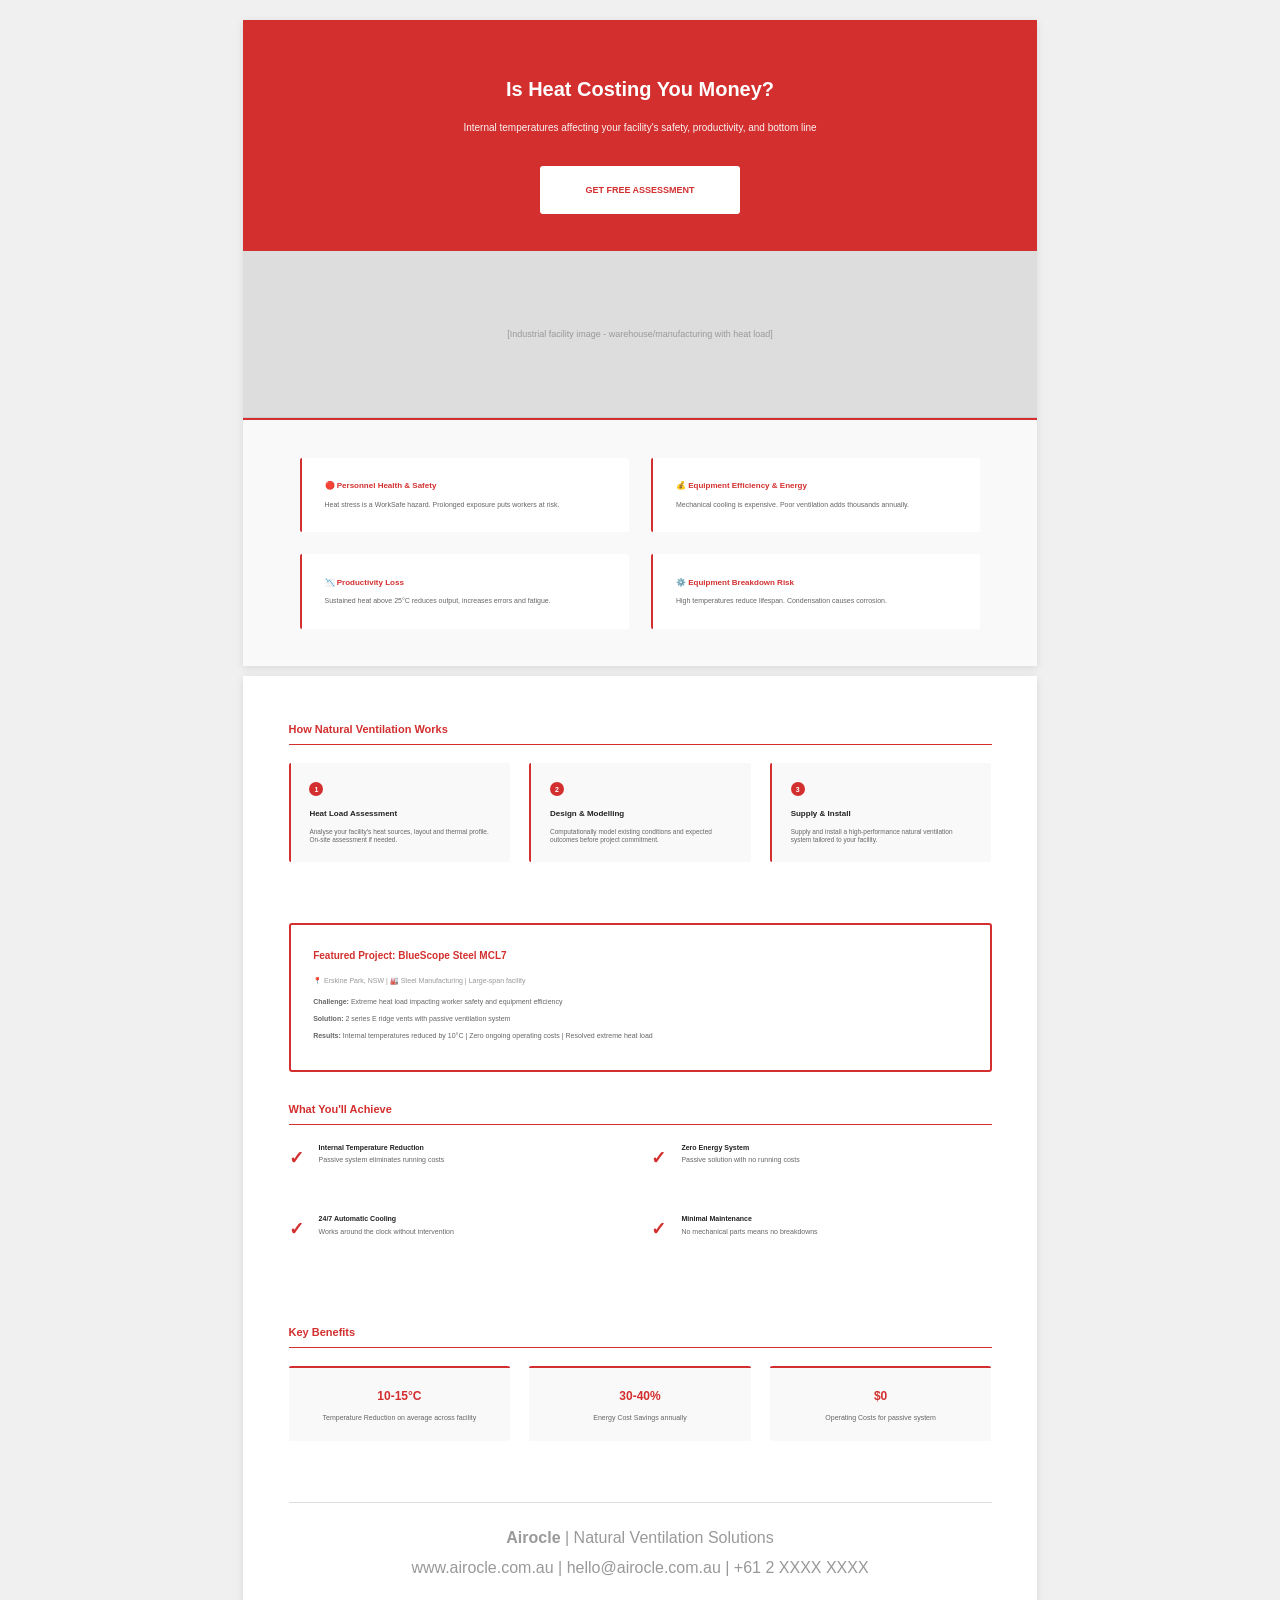
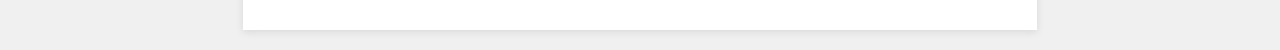
==== inserts/heat-insert.html @ cdd7f36d "Add Heat problem - landing page, A4 insert, and shared design system - Heat landing page (9 sections" ====
<!DOCTYPE html>
<html lang="en">
<head>
    <meta charset="UTF-8">
    <meta name="viewport" content="width=device-width, initial-scale=1.0">
    <title>Heat Problem - A4 One-Pager (Double-Sided)</title>
    <link rel="stylesheet" href="../css/style.css">
    <style>
        /* A4 Print Specific Styles */
        body {
            background: #f0f0f0;
            padding: 10px;
        }

        .page {
            width: 210mm;
            height: 297mm;
            background: white;
            margin: 10px auto;
            overflow: hidden;
            page-break-after: always;
            box-shadow: 0 2px 8px rgba(0,0,0,0.1);
        }

        /* Front Page */
        .front {
            display: grid;
            grid-template-rows: auto 1fr auto;
            height: 100%;
        }

        .front-hero {
            background: var(--color-heat);
            color: white;
            padding: 15mm 15mm 10mm 15mm;
            text-align: center;
            flex: 0 0 auto;
        }

        .front-hero h1 {
            font-size: 20px;
            color: white;
            margin-bottom: 5mm;
        }

        .front-hero p {
            font-size: 10px;
            margin-bottom: 8mm;
            opacity: 0.95;
        }

        .front-cta {
            background: white;
            color: var(--color-heat);
            padding: 5mm 12mm;
            font-size: 9px;
            font-weight: bold;
            border: none;
            border-radius: 3px;
            cursor: pointer;
            width: fit-content;
        }

        .front-image {
            flex: 1;
            background: #ddd;
            border-bottom: 1px solid #ccc;
            display: flex;
            align-items: center;
            justify-content: center;
            color: #999;
            font-size: 9px;
            padding: 20mm 15mm;
        }

        .front-bottom {
            padding: 10mm 15mm;
            background: #f9f9f9;
            border-top: 2px solid var(--color-heat);
        }

        .problems-2x2 {
            display: grid;
            grid-template-columns: 1fr 1fr;
            gap: 6mm;
        }

        .problem-card {
            background: white;
            padding: 6mm;
            border-radius: 2px;
            border-left: 2px solid var(--color-heat);
            font-size: 7px;
        }

        .problem-card h3 {
            font-size: 8px;
            color: var(--color-heat);
            font-weight: bold;
            margin-bottom: 2mm;
        }

        .problem-card p {
            font-size: 7px;
            color: var(--color-text);
            line-height: 1.2;
        }

        /* Back Page */
        .back {
            display: flex;
            flex-direction: column;
            height: 100%;
            padding: 12mm;
            background: white;
        }

        .back-section {
            margin-bottom: 8mm;
        }

        .back-section h2 {
            font-size: 11px;
            color: var(--color-heat);
            font-weight: bold;
            margin-bottom: 5mm;
            border-bottom: 1px solid var(--color-heat);
            padding-bottom: 2mm;
        }

        .steps-3 {
            display: grid;
            grid-template-columns: 1fr 1fr 1fr;
            gap: 5mm;
            margin-bottom: 8mm;
        }

        .step-card {
            background: #f9f9f9;
            padding: 5mm;
            border-radius: 2px;
            border-left: 2px solid var(--color-heat);
            font-size: 6.5px;
        }

        .step-number {
            background: var(--color-heat);
            color: white;
            width: 14px;
            height: 14px;
            border-radius: 50%;
            display: inline-flex;
            align-items: center;
            justify-content: center;
            font-size: 7px;
            font-weight: bold;
            margin-bottom: 3mm;
        }

        .step-card h3 {
            font-size: 8px;
            color: var(--color-dark);
            margin-bottom: 2mm;
            font-weight: bold;
        }

        .step-card p {
            font-size: 6.5px;
            color: var(--color-text);
            line-height: 1.2;
        }

        .featured-project {
            background: white;
            border: 2px solid var(--color-heat);
            border-radius: 3px;
            padding: 6mm;
            margin-bottom: 8mm;
            font-size: 7px;
        }

        .featured-project h3 {
            font-size: 10px;
            color: var(--color-heat);
            font-weight: bold;
            margin-bottom: 3mm;
        }

        .project-meta {
            font-size: 7px;
            color: #999;
            margin-bottom: 3mm;
        }

        .project-detail {
            font-size: 7px;
            color: var(--color-text);
            line-height: 1.3;
            margin-bottom: 2mm;
        }

        .benefits-section {
            display: grid;
            grid-template-columns: 1fr 1fr;
            gap: 6mm;
            margin-bottom: 8mm;
        }

        .benefit-item {
            display: flex;
            gap: 4mm;
            font-size: 7px;
        }

        .benefit-check {
            color: var(--color-heat);
            font-weight: bold;
            flex-shrink: 0;
        }

        .benefit-text {
            color: var(--color-text);
            line-height: 1.2;
        }

        .benefit-text strong {
            color: var(--color-dark);
            display: block;
            margin-bottom: 1mm;
        }

        .results-3 {
            display: grid;
            grid-template-columns: 1fr 1fr 1fr;
            gap: 5mm;
            margin-bottom: 8mm;
        }

        .result-box {
            text-align: center;
            background: #f9f9f9;
            padding: 5mm;
            border-radius: 2px;
            border-top: 2px solid var(--color-heat);
        }

        .result-number {
            font-size: 12px;
            font-weight: bold;
            color: var(--color-heat);
            margin-bottom: 2mm;
        }

        .result-label {
            font-size: 7px;
            color: var(--color-text);
            line-height: 1.2;
        }

        .back-footer {
            border-top: 1px solid #ddd;
            padding-top: 5mm;
            margin-top: auto;
            font-size: 6px;
            color: #999;
            text-align: center;
        }

        .back-footer p {
            margin: 1mm 0;
        }

        @media print {
            body {
                background: white;
                padding: 0;
            }
            .page {
                margin: 0;
                box-shadow: none;
            }
        }
    </style>
</head>
<body>

    <!-- ===== FRONT PAGE ===== -->
    <div class="page front">
        <div class="front-hero">
            <h1>Is Heat Costing You Money?</h1>
            <p>Internal temperatures affecting your facility's safety, productivity, and bottom line</p>
            <button class="front-cta">GET FREE ASSESSMENT</button>
        </div>

        <div class="front-image">
            [Industrial facility image - warehouse/manufacturing with heat load]
        </div>

        <div class="front-bottom">
            <div class="problems-2x2">
                <div class="problem-card">
                    <h3>🔴 Personnel Health & Safety</h3>
                    <p>Heat stress is a WorkSafe hazard. Prolonged exposure puts workers at risk.</p>
                </div>
                <div class="problem-card">
                    <h3>💰 Equipment Efficiency & Energy</h3>
                    <p>Mechanical cooling is expensive. Poor ventilation adds thousands annually.</p>
                </div>
                <div class="problem-card">
                    <h3>📉 Productivity Loss</h3>
                    <p>Sustained heat above 25°C reduces output, increases errors and fatigue.</p>
                </div>
                <div class="problem-card">
                    <h3>⚙️ Equipment Breakdown Risk</h3>
                    <p>High temperatures reduce lifespan. Condensation causes corrosion.</p>
                </div>
            </div>
        </div>
    </div>

    <!-- ===== BACK PAGE ===== -->
    <div class="page back">
        <div class="back-section">
            <h2>How Natural Ventilation Works</h2>
            <div class="steps-3">
                <div class="step-card">
                    <div class="step-number">1</div>
                    <h3>Heat Load Assessment</h3>
                    <p>Analyse your facility's heat sources, layout and thermal profile. On-site assessment if needed.</p>
                </div>
                <div class="step-card">
                    <div class="step-number">2</div>
                    <h3>Design & Modelling</h3>
                    <p>Computationally model existing conditions and expected outcomes before project commitment.</p>
                </div>
                <div class="step-card">
                    <div class="step-number">3</div>
                    <h3>Supply & Install</h3>
                    <p>Supply and install a high-performance natural ventilation system tailored to your facility.</p>
                </div>
            </div>
        </div>

        <div class="featured-project">
            <h3>Featured Project: BlueScope Steel MCL7</h3>
            <div class="project-meta">📍 Erskine Park, NSW | 🏭 Steel Manufacturing | Large-span facility</div>
            <div class="project-detail"><strong>Challenge:</strong> Extreme heat load impacting worker safety and equipment efficiency</div>
            <div class="project-detail"><strong>Solution:</strong> 2 series E ridge vents with passive ventilation system</div>
            <div class="project-detail">
                <strong>Results:</strong> Internal temperatures reduced by 10°C | Zero ongoing operating costs | Resolved extreme heat load
            </div>
        </div>

        <div class="back-section">
            <h2>What You'll Achieve</h2>
            <div class="benefits-section">
                <div class="benefit-item">
                    <div class="benefit-check">✓</div>
                    <div class="benefit-text"><strong>Internal Temperature Reduction</strong>Passive system eliminates running costs</div>
                </div>
                <div class="benefit-item">
                    <div class="benefit-check">✓</div>
                    <div class="benefit-text"><strong>Zero Energy System</strong>Passive solution with no running costs</div>
                </div>
                <div class="benefit-item">
                    <div class="benefit-check">✓</div>
                    <div class="benefit-text"><strong>24/7 Automatic Cooling</strong>Works around the clock without intervention</div>
                </div>
                <div class="benefit-item">
                    <div class="benefit-check">✓</div>
                    <div class="benefit-text"><strong>Minimal Maintenance</strong>No mechanical parts means no breakdowns</div>
                </div>
            </div>
        </div>

        <div class="back-section">
            <h2>Key Benefits</h2>
            <div class="results-3">
                <div class="result-box">
                    <div class="result-number">10-15°C</div>
                    <div class="result-label">Temperature Reduction on average across facility</div>
                </div>
                <div class="result-box">
                    <div class="result-number">30-40%</div>
                    <div class="result-label">Energy Cost Savings annually</div>
                </div>
                <div class="result-box">
                    <div class="result-number">$0</div>
                    <div class="result-label">Operating Costs for passive system</div>
                </div>
            </div>
        </div>

        <div class="back-footer">
            <p><strong>Airocle</strong> | Natural Ventilation Solutions</p>
            <p>www.airocle.com.au | hello@airocle.com.au | +61 2 XXXX XXXX</p>
        </div>
    </div>

</body>
</html>
---- css/style.css ----
/* ===== AIROCLE DTI BROCHURE - SHARED STYLES ===== */

* {
    margin: 0;
    padding: 0;
    box-sizing: border-box;
}

/* ===== COLOR PALETTE ===== */
:root {
    /* Brand Colors */
    --color-sky-blue: #266ED9;
    --color-navy: #002D41;
    --color-white: #ffffff;

    /* Problem Accent Colors */
    --color-heat: #D32F2F;
    --color-fumes: #7B2CBF;
    --color-condensation: #00838F;
    --color-endoflife: #2E7D32;
    --color-smoke: #C62828;

    /* Neutral */
    --color-dark: #212121;
    --color-grey-light: #f9f9f9;
    --color-grey-bg: #f0f0f0;
    --color-border: #e0e0e0;
    --color-text: #666666;

    /* Spacing */
    --spacing-xs: 4px;
    --spacing-sm: 8px;
    --spacing-md: 12px;
    --spacing-lg: 20px;
    --spacing-xl: 30px;
    --spacing-2xl: 40px;
}

/* ===== TYPOGRAPHY ===== */
body {
    font-family: -apple-system, BlinkMacSystemFont, 'Segoe UI', Roboto, 'Helvetica Neue', Arial, sans-serif;
    line-height: 1.6;
    color: var(--color-text);
    background: var(--color-white);
}

h1 {
    font-size: 48px;
    font-weight: 700;
    line-height: 1.2;
    color: var(--color-dark);
}

h2 {
    font-size: 32px;
    font-weight: 700;
    line-height: 1.3;
    color: var(--color-dark);
    margin-bottom: var(--spacing-lg);
}

h3 {
    font-size: 18px;
    font-weight: 600;
    color: var(--color-dark);
}

p {
    font-size: 16px;
    line-height: 1.6;
}

/* ===== CONTAINER ===== */
.container {
    max-width: 1200px;
    margin: 0 auto;
    padding: 0 var(--spacing-2xl);
}

/* ===== HERO SECTION ===== */
.hero {
    padding: 80px var(--spacing-2xl);
    text-align: center;
    color: var(--color-white);
}

.hero.heat {
    background: var(--color-heat);
}

.hero h1 {
    color: var(--color-white);
    margin-bottom: var(--spacing-lg);
}

.hero p {
    font-size: 18px;
    margin-bottom: var(--spacing-2xl);
    opacity: 0.95;
}

/* ===== BUTTONS ===== */
.btn {
    display: inline-block;
    padding: 16px 40px;
    font-size: 16px;
    font-weight: 600;
    border: none;
    border-radius: 4px;
    cursor: pointer;
    text-decoration: none;
    transition: all 0.3s ease;
}

.btn-primary {
    background: var(--color-white);
    color: var(--color-heat);
}

.btn-primary:hover {
    background: #f0f0f0;
    transform: scale(1.05);
}

.btn-dark {
    background: var(--color-heat);
    color: var(--color-white);
}

.btn-dark:hover {
    background: #b71c1c;
}

.btn-secondary {
    background: transparent;
    color: var(--color-white);
    border: 2px solid var(--color-white);
}

.btn-secondary:hover {
    background: var(--color-white);
    color: var(--color-heat);
}

/* ===== SECTION HEADER ===== */
.section-header {
    border-left: 4px solid var(--color-heat);
    padding-left: var(--spacing-lg);
    margin-bottom: var(--spacing-2xl);
}

.section-header p {
    font-size: 16px;
    color: var(--color-text);
    margin-top: var(--spacing-md);
}

/* ===== GRID LAYOUTS ===== */
.grid-2 {
    display: grid;
    grid-template-columns: 1fr 1fr;
    gap: var(--spacing-2xl);
}

.grid-3 {
    display: grid;
    grid-template-columns: 1fr 1fr 1fr;
    gap: var(--spacing-xl);
}

.grid-4 {
    display: grid;
    grid-template-columns: 1fr 1fr 1fr 1fr;
    gap: var(--spacing-xl);
}

/* ===== CARDS ===== */
.card {
    padding: var(--spacing-2xl);
    border: 1px solid var(--color-border);
    border-radius: 4px;
    background: var(--color-white);
}

.card-dark {
    background: var(--color-grey-light);
}

.card h3 {
    color: var(--color-heat);
    margin-bottom: var(--spacing-lg);
    display: flex;
    align-items: center;
    gap: var(--spacing-md);
}

/* ===== SECTIONS ===== */
section {
    padding: 60px 0;
}

section.light {
    background: var(--color-white);
}

section.grey {
    background: var(--color-grey-light);
}

section.dark {
    background: var(--color-dark);
    color: var(--color-white);
}

section.dark h2 {
    color: var(--color-white);
}

/* ===== STEP/PROCESS ===== */
.step {
    background: var(--color-white);
    padding: var(--spacing-2xl);
    border-radius: 4px;
    box-shadow: 0 2px 8px rgba(0,0,0,0.05);
}

.step-number {
    background: var(--color-heat);
    color: var(--color-white);
    width: 40px;
    height: 40px;
    border-radius: 50%;
    display: flex;
    align-items: center;
    justify-content: center;
    font-weight: bold;
    font-size: 18px;
    margin-bottom: var(--spacing-lg);
}

.step h3 {
    margin-bottom: var(--spacing-md);
}

/* ===== BENEFITS ===== */
.benefit-item {
    display: flex;
    gap: var(--spacing-lg);
    margin-bottom: var(--spacing-lg);
}

.benefit-check {
    color: var(--color-heat);
    font-weight: bold;
    font-size: 18px;
    flex-shrink: 0;
}

.benefit-text {
    color: var(--color-text);
    line-height: 1.6;
}

.benefit-text strong {
    color: var(--color-dark);
    display: block;
    margin-bottom: var(--spacing-xs);
}

/* ===== CASE STUDY ===== */
.case-study {
    background: var(--color-grey-light);
    padding: var(--spacing-2xl);
    border-radius: 4px;
}

.case-study h3 {
    color: var(--color-heat);
    margin-bottom: var(--spacing-md);
}

.case-meta {
    font-size: 14px;
    color: var(--color-text);
    margin-bottom: var(--spacing-lg);
}

.case-study p {
    margin-bottom: var(--spacing-lg);
    line-height: 1.8;
}

/* ===== TAGS ===== */
.tag {
    display: inline-block;
    background: var(--color-white);
    border: 1px solid var(--color-heat);
    color: var(--color-heat);
    padding: 6px 12px;
    font-size: 12px;
    font-weight: 600;
    border-radius: 4px;
    margin-right: var(--spacing-sm);
    margin-bottom: var(--spacing-sm);
}

/* ===== IMAGE PLACEHOLDER ===== */
.image-placeholder {
    width: 100%;
    height: 400px;
    background: var(--color-border);
    border: 2px dashed #999;
    border-radius: 4px;
    display: flex;
    align-items: center;
    justify-content: center;
    color: #999;
    font-size: 14px;
    margin-bottom: var(--spacing-2xl);
}

/* ===== RESULT CARD ===== */
.result-card {
    text-align: center;
    padding: var(--spacing-2xl);
    background: var(--color-grey-light);
    border-radius: 4px;
}

.result-number {
    font-size: 36px;
    font-weight: bold;
    color: var(--color-heat);
    margin-bottom: var(--spacing-md);
}

.result-label {
    font-size: 14px;
    color: var(--color-text);
    line-height: 1.6;
}

/* ===== FOOTER ===== */
footer {
    background: var(--color-dark);
    color: #999;
    padding: var(--spacing-2xl) 0;
    text-align: center;
    font-size: 12px;
    margin-top: var(--spacing-2xl);
}

/* ===== RESPONSIVE ===== */
@media (max-width: 768px) {
    h1 {
        font-size: 32px;
    }

    h2 {
        font-size: 24px;
    }

    .grid-2,
    .grid-3,
    .grid-4 {
        grid-template-columns: 1fr;
    }

    .container {
        padding: 0 var(--spacing-lg);
    }

    .hero {
        padding: 60px var(--spacing-lg);
    }

    section {
        padding: 40px 0;
    }
}
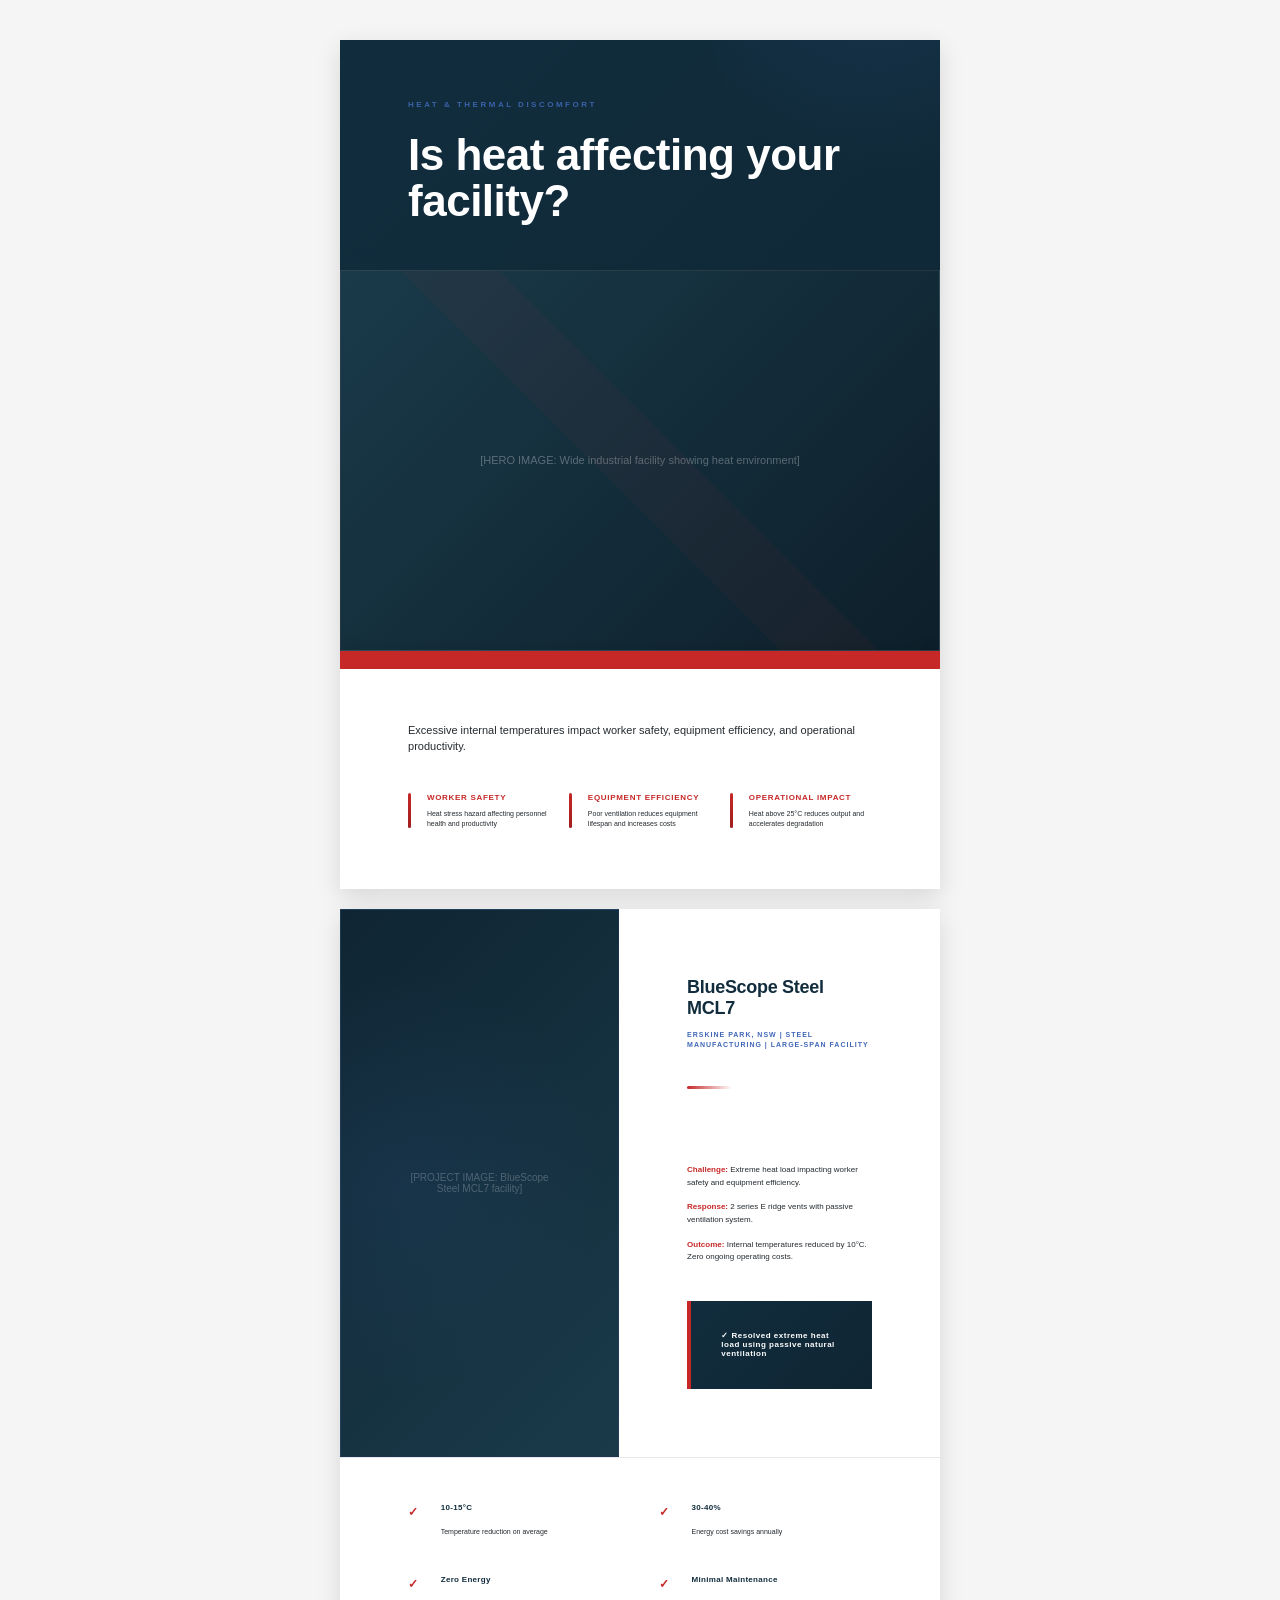
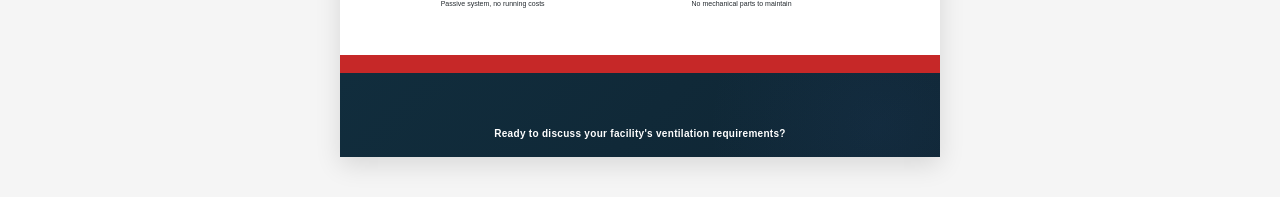
==== commit 744491e3: "Redesign heat insert with actual design elements - not wireframe - Gradient backgrounds (navy with s" ====
--- a/inserts/heat-insert.html
+++ b/inserts/heat-insert.html
@@ -3,271 +3,362 @@
 <head>
     <meta charset="UTF-8">
     <meta name="viewport" content="width=device-width, initial-scale=1.0">
-    <title>Heat Problem - A4 One-Pager (Double-Sided)</title>
-    <link rel="stylesheet" href="../css/style.css">
+    <title>Heat A4 Insert - Designed</title>
     <style>
-        /* A4 Print Specific Styles */
+        * {
+            margin: 0;
+            padding: 0;
+            box-sizing: border-box;
+        }
+
         body {
-            background: #f0f0f0;
-            padding: 10px;
+            background: #f5f5f5;
+            padding: 20px;
+            font-family: -apple-system, BlinkMacSystemFont, 'Segoe UI', Roboto, 'Helvetica Neue', sans-serif;
         }
 
         .page {
-            width: 210mm;
-            height: 297mm;
+            aspect-ratio: 210 / 297;
+            width: 90%;
+            max-width: 600px;
             background: white;
-            margin: 10px auto;
+            margin: 20px auto;
+            box-shadow: 0 8px 24px rgba(0,0,0,0.12);
+            page-break-after: always;
+            position: relative;
             overflow: hidden;
-            page-break-after: always;
-            box-shadow: 0 2px 8px rgba(0,0,0,0.1);
-        }
-
-        /* Front Page */
+        }
+
+        /* ===== FRONT PAGE ===== */
         .front {
-            display: grid;
-            grid-template-rows: auto 1fr auto;
+            display: flex;
+            flex-direction: column;
             height: 100%;
-        }
-
-        .front-hero {
-            background: var(--color-heat);
+            background: linear-gradient(135deg, #112D3D 0%, #0F2533 100%);
+            position: relative;
+            overflow: hidden;
+        }
+
+        /* Decorative element */
+        .front::before {
+            content: '';
+            position: absolute;
+            top: -40%;
+            right: -20%;
+            width: 60%;
+            height: 60%;
+            background: radial-gradient(circle, rgba(65, 104, 183, 0.15) 0%, transparent 70%);
+            border-radius: 50%;
+            pointer-events: none;
+        }
+
+        .front-header {
+            position: relative;
+            z-index: 2;
+            padding: 16mm 18mm 12mm 18mm;
+        }
+
+        .theme-label {
+            font-size: 8px;
+            color: #4168B7;
+            font-weight: 800;
+            letter-spacing: 2.5px;
+            text-transform: uppercase;
+            margin-bottom: 6mm;
+            display: block;
+            opacity: 0.9;
+        }
+
+        .headline {
+            font-size: 44px;
+            font-weight: 900;
             color: white;
-            padding: 15mm 15mm 10mm 15mm;
-            text-align: center;
-            flex: 0 0 auto;
-        }
-
-        .front-hero h1 {
-            font-size: 20px;
-            color: white;
-            margin-bottom: 5mm;
-        }
-
-        .front-hero p {
-            font-size: 10px;
-            margin-bottom: 8mm;
-            opacity: 0.95;
-        }
-
-        .front-cta {
-            background: white;
-            color: var(--color-heat);
-            padding: 5mm 12mm;
-            font-size: 9px;
-            font-weight: bold;
-            border: none;
-            border-radius: 3px;
-            cursor: pointer;
-            width: fit-content;
-        }
-
-        .front-image {
+            line-height: 1.05;
+            margin-bottom: 0;
+            letter-spacing: -0.5px;
+        }
+
+        /* Hero section - large image */
+        .hero-wrapper {
+            position: relative;
+            z-index: 1;
             flex: 1;
-            background: #ddd;
-            border-bottom: 1px solid #ccc;
             display: flex;
             align-items: center;
             justify-content: center;
-            color: #999;
-            font-size: 9px;
-            padding: 20mm 15mm;
-        }
-
+            overflow: hidden;
+        }
+
+        .hero-image {
+            width: 100%;
+            height: 100%;
+            background: linear-gradient(135deg, #1a3a4a 0%, #0d1f2a 100%);
+            display: flex;
+            align-items: center;
+            justify-content: center;
+            color: rgba(255,255,255,0.3);
+            font-size: 11px;
+            text-align: center;
+            padding: 20mm;
+            border: 1px solid rgba(255,255,255,0.1);
+            position: relative;
+        }
+
+        .hero-image::after {
+            content: '';
+            position: absolute;
+            inset: 0;
+            background: linear-gradient(45deg, transparent 45%, rgba(193, 40, 40, 0.05) 45%, rgba(193, 40, 40, 0.05) 55%, transparent 55%);
+            pointer-events: none;
+        }
+
+        /* Bottom section */
         .front-bottom {
-            padding: 10mm 15mm;
-            background: #f9f9f9;
-            border-top: 2px solid var(--color-heat);
-        }
-
-        .problems-2x2 {
-            display: grid;
-            grid-template-columns: 1fr 1fr;
-            gap: 6mm;
-        }
-
-        .problem-card {
+            position: relative;
+            z-index: 2;
             background: white;
-            padding: 6mm;
-            border-radius: 2px;
-            border-left: 2px solid var(--color-heat);
-            font-size: 7px;
-        }
-
-        .problem-card h3 {
-            font-size: 8px;
-            color: var(--color-heat);
-            font-weight: bold;
-            margin-bottom: 2mm;
-        }
-
-        .problem-card p {
-            font-size: 7px;
-            color: var(--color-text);
-            line-height: 1.2;
-        }
-
-        /* Back Page */
-        .back {
-            display: flex;
-            flex-direction: column;
-            height: 100%;
-            padding: 12mm;
-            background: white;
-        }
-
-        .back-section {
-            margin-bottom: 8mm;
-        }
-
-        .back-section h2 {
+            padding: 14mm 18mm 16mm 18mm;
+            border-top: 5mm solid #C62828;
+            box-shadow: 0 -4px 12px rgba(0,0,0,0.08);
+        }
+
+        .intro-line {
             font-size: 11px;
-            color: var(--color-heat);
-            font-weight: bold;
-            margin-bottom: 5mm;
-            border-bottom: 1px solid var(--color-heat);
-            padding-bottom: 2mm;
-        }
-
-        .steps-3 {
+            color: #252B30;
+            margin-bottom: 10mm;
+            line-height: 1.5;
+            font-weight: 500;
+        }
+
+        .problems-grid {
             display: grid;
             grid-template-columns: 1fr 1fr 1fr;
             gap: 5mm;
-            margin-bottom: 8mm;
-        }
-
-        .step-card {
-            background: #f9f9f9;
-            padding: 5mm;
+        }
+
+        .problem-item {
+            position: relative;
+            padding-left: 0;
+        }
+
+        .problem-item::before {
+            content: '';
+            position: absolute;
+            left: 0;
+            top: 0;
+            bottom: 0;
+            width: 3px;
+            background: linear-gradient(180deg, #C62828 0%, #A01E1E 100%);
             border-radius: 2px;
-            border-left: 2px solid var(--color-heat);
-            font-size: 6.5px;
-        }
-
-        .step-number {
-            background: var(--color-heat);
-            color: white;
-            width: 14px;
-            height: 14px;
-            border-radius: 50%;
-            display: inline-flex;
+        }
+
+        .problem-item h4 {
+            font-size: 8px;
+            color: #C62828;
+            font-weight: 900;
+            margin-bottom: 2mm;
+            text-transform: uppercase;
+            letter-spacing: 0.7px;
+            padding-left: 5mm;
+        }
+
+        .problem-item p {
+            font-size: 7px;
+            color: #252B30;
+            line-height: 1.35;
+            padding-left: 5mm;
+            font-weight: 400;
+        }
+
+        /* ===== BACK PAGE ===== */
+        .back {
+            display: flex;
+            flex-direction: column;
+            height: 100%;
+            background: white;
+            position: relative;
+        }
+
+        /* Featured Project - DOMINANT section */
+        .featured-project-container {
+            flex: 1;
+            display: grid;
+            grid-template-columns: 1fr 1.15fr;
+            gap: 0;
+            background: linear-gradient(90deg, #F2F4F6 0%, white 40%);
+            align-items: stretch;
+        }
+
+        .project-image-wrapper {
+            background: linear-gradient(135deg, #0F2533 0%, #1a3a4a 100%);
+            display: flex;
             align-items: center;
             justify-content: center;
-            font-size: 7px;
-            font-weight: bold;
+            color: rgba(255,255,255,0.25);
+            font-size: 10px;
+            text-align: center;
+            padding: 15mm;
+            position: relative;
+            border: 1px solid rgba(65, 104, 183, 0.2);
+        }
+
+        .project-image-wrapper::before {
+            content: '';
+            position: absolute;
+            inset: 0;
+            background: radial-gradient(circle at 20% 50%, rgba(65, 104, 183, 0.1) 0%, transparent 60%);
+            pointer-events: none;
+        }
+
+        .project-content {
+            padding: 18mm;
+            display: flex;
+            flex-direction: column;
+            justify-content: flex-start;
+            background: white;
+            position: relative;
+        }
+
+        .project-header {
+            margin-bottom: 10mm;
+            position: relative;
+            padding-bottom: 10mm;
+        }
+
+        .project-header::after {
+            content: '';
+            position: absolute;
+            bottom: 0;
+            left: 0;
+            width: 12mm;
+            height: 3px;
+            background: linear-gradient(90deg, #C62828 0%, transparent 100%);
+            border-radius: 2px;
+        }
+
+        .project-header h3 {
+            font-size: 18px;
+            color: #112D3D;
+            font-weight: 900;
             margin-bottom: 3mm;
-        }
-
-        .step-card h3 {
-            font-size: 8px;
-            color: var(--color-dark);
-            margin-bottom: 2mm;
-            font-weight: bold;
-        }
-
-        .step-card p {
-            font-size: 6.5px;
-            color: var(--color-text);
-            line-height: 1.2;
-        }
-
-        .featured-project {
-            background: white;
-            border: 2px solid var(--color-heat);
-            border-radius: 3px;
-            padding: 6mm;
-            margin-bottom: 8mm;
-            font-size: 7px;
-        }
-
-        .featured-project h3 {
-            font-size: 10px;
-            color: var(--color-heat);
-            font-weight: bold;
-            margin-bottom: 3mm;
+            letter-spacing: -0.3px;
         }
 
         .project-meta {
             font-size: 7px;
-            color: #999;
-            margin-bottom: 3mm;
-        }
-
-        .project-detail {
-            font-size: 7px;
-            color: var(--color-text);
-            line-height: 1.3;
-            margin-bottom: 2mm;
-        }
-
+            color: #4168B7;
+            font-weight: 800;
+            text-transform: uppercase;
+            letter-spacing: 1px;
+            line-height: 1.5;
+        }
+
+        .project-story {
+            font-size: 8px;
+            color: #252B30;
+            line-height: 1.55;
+            margin: 10mm 0 0 0;
+        }
+
+        .project-story strong {
+            color: #C62828;
+            font-weight: 800;
+        }
+
+        .project-result {
+            font-size: 8px;
+            color: white;
+            font-weight: 700;
+            margin-top: 10mm;
+            padding: 8mm;
+            border-left: 4px solid #C62828;
+            background: linear-gradient(135deg, #112D3D 0%, #0F2533 100%);
+            border-radius: 0;
+            letter-spacing: 0.5px;
+        }
+
+        /* Benefits section */
         .benefits-section {
+            background: white;
+            padding: 12mm 18mm;
+            border-top: 1px solid #E8E8E8;
             display: grid;
             grid-template-columns: 1fr 1fr;
+            gap: 10mm;
+        }
+
+        .benefit-item {
+            display: flex;
             gap: 6mm;
-            margin-bottom: 8mm;
-        }
-
-        .benefit-item {
-            display: flex;
-            gap: 4mm;
+            align-items: flex-start;
+        }
+
+        .benefit-icon {
+            color: #C62828;
+            font-weight: 900;
+            font-size: 12px;
+            flex-shrink: 0;
+            margin-top: 0.5mm;
+        }
+
+        .benefit-text {
+            flex: 1;
+        }
+
+        .benefit-text strong {
+            color: #112D3D;
+            font-weight: 900;
+            display: block;
+            font-size: 8px;
+            margin-bottom: 2mm;
+            letter-spacing: 0.3px;
+        }
+
+        .benefit-text span {
             font-size: 7px;
-        }
-
-        .benefit-check {
-            color: var(--color-heat);
-            font-weight: bold;
-            flex-shrink: 0;
-        }
-
-        .benefit-text {
-            color: var(--color-text);
-            line-height: 1.2;
-        }
-
-        .benefit-text strong {
-            color: var(--color-dark);
-            display: block;
-            margin-bottom: 1mm;
-        }
-
-        .results-3 {
-            display: grid;
-            grid-template-columns: 1fr 1fr 1fr;
-            gap: 5mm;
-            margin-bottom: 8mm;
-        }
-
-        .result-box {
+            color: #252B30;
+            line-height: 1.4;
+            font-weight: 400;
+        }
+
+        /* CTA Footer */
+        .cta-footer {
+            background: linear-gradient(135deg, #112D3D 0%, #0F2533 100%);
+            color: white;
+            padding: 14mm 18mm;
             text-align: center;
-            background: #f9f9f9;
-            padding: 5mm;
-            border-radius: 2px;
-            border-top: 2px solid var(--color-heat);
-        }
-
-        .result-number {
-            font-size: 12px;
-            font-weight: bold;
-            color: var(--color-heat);
-            margin-bottom: 2mm;
-        }
-
-        .result-label {
-            font-size: 7px;
-            color: var(--color-text);
-            line-height: 1.2;
-        }
-
-        .back-footer {
-            border-top: 1px solid #ddd;
-            padding-top: 5mm;
-            margin-top: auto;
-            font-size: 6px;
-            color: #999;
-            text-align: center;
-        }
-
-        .back-footer p {
-            margin: 1mm 0;
+            border-top: 5mm solid #C62828;
+            position: relative;
+            overflow: hidden;
+        }
+
+        .cta-footer::before {
+            content: '';
+            position: absolute;
+            top: 0;
+            right: -30%;
+            width: 80%;
+            height: 100%;
+            background: radial-gradient(circle, rgba(65, 104, 183, 0.08) 0%, transparent 70%);
+            pointer-events: none;
+        }
+
+        .cta-text {
+            font-size: 10px;
+            margin-bottom: 6mm;
+            line-height: 1.5;
+            font-weight: 700;
+            position: relative;
+            z-index: 1;
+            letter-spacing: 0.3px;
+        }
+
+        .contact-details {
+            font-size: 7.5px;
+            line-height: 1.6;
+            opacity: 0.95;
+            position: relative;
+            z-index: 1;
         }
 
         @media print {
@@ -286,33 +377,32 @@
 
     <!-- ===== FRONT PAGE ===== -->
     <div class="page front">
-        <div class="front-hero">
-            <h1>Is Heat Costing You Money?</h1>
-            <p>Internal temperatures affecting your facility's safety, productivity, and bottom line</p>
-            <button class="front-cta">GET FREE ASSESSMENT</button>
-        </div>
-
-        <div class="front-image">
-            [Industrial facility image - warehouse/manufacturing with heat load]
+        <div class="front-header">
+            <span class="theme-label">Heat & Thermal Discomfort</span>
+            <h1 class="headline">Is heat affecting your facility?</h1>
+        </div>
+
+        <div class="hero-wrapper">
+            <div class="hero-image">
+                [HERO IMAGE: Wide industrial facility showing heat environment]
+            </div>
         </div>
 
         <div class="front-bottom">
-            <div class="problems-2x2">
-                <div class="problem-card">
-                    <h3>🔴 Personnel Health & Safety</h3>
-                    <p>Heat stress is a WorkSafe hazard. Prolonged exposure puts workers at risk.</p>
-                </div>
-                <div class="problem-card">
-                    <h3>💰 Equipment Efficiency & Energy</h3>
-                    <p>Mechanical cooling is expensive. Poor ventilation adds thousands annually.</p>
-                </div>
-                <div class="problem-card">
-                    <h3>📉 Productivity Loss</h3>
-                    <p>Sustained heat above 25°C reduces output, increases errors and fatigue.</p>
-                </div>
-                <div class="problem-card">
-                    <h3>⚙️ Equipment Breakdown Risk</h3>
-                    <p>High temperatures reduce lifespan. Condensation causes corrosion.</p>
+            <p class="intro-line">Excessive internal temperatures impact worker safety, equipment efficiency, and operational productivity.</p>
+
+            <div class="problems-grid">
+                <div class="problem-item">
+                    <h4>Worker Safety</h4>
+                    <p>Heat stress hazard affecting personnel health and productivity</p>
+                </div>
+                <div class="problem-item">
+                    <h4>Equipment Efficiency</h4>
+                    <p>Poor ventilation reduces equipment lifespan and increases costs</p>
+                </div>
+                <div class="problem-item">
+                    <h4>Operational Impact</h4>
+                    <p>Heat above 25°C reduces output and accelerates degradation</p>
                 </div>
             </div>
         </div>
@@ -320,82 +410,69 @@
 
     <!-- ===== BACK PAGE ===== -->
     <div class="page back">
-        <div class="back-section">
-            <h2>How Natural Ventilation Works</h2>
-            <div class="steps-3">
-                <div class="step-card">
-                    <div class="step-number">1</div>
-                    <h3>Heat Load Assessment</h3>
-                    <p>Analyse your facility's heat sources, layout and thermal profile. On-site assessment if needed.</p>
-                </div>
-                <div class="step-card">
-                    <div class="step-number">2</div>
-                    <h3>Design & Modelling</h3>
-                    <p>Computationally model existing conditions and expected outcomes before project commitment.</p>
-                </div>
-                <div class="step-card">
-                    <div class="step-number">3</div>
-                    <h3>Supply & Install</h3>
-                    <p>Supply and install a high-performance natural ventilation system tailored to your facility.</p>
-                </div>
-            </div>
-        </div>
-
-        <div class="featured-project">
-            <h3>Featured Project: BlueScope Steel MCL7</h3>
-            <div class="project-meta">📍 Erskine Park, NSW | 🏭 Steel Manufacturing | Large-span facility</div>
-            <div class="project-detail"><strong>Challenge:</strong> Extreme heat load impacting worker safety and equipment efficiency</div>
-            <div class="project-detail"><strong>Solution:</strong> 2 series E ridge vents with passive ventilation system</div>
-            <div class="project-detail">
-                <strong>Results:</strong> Internal temperatures reduced by 10°C | Zero ongoing operating costs | Resolved extreme heat load
-            </div>
-        </div>
-
-        <div class="back-section">
-            <h2>What You'll Achieve</h2>
-            <div class="benefits-section">
-                <div class="benefit-item">
-                    <div class="benefit-check">✓</div>
-                    <div class="benefit-text"><strong>Internal Temperature Reduction</strong>Passive system eliminates running costs</div>
-                </div>
-                <div class="benefit-item">
-                    <div class="benefit-check">✓</div>
-                    <div class="benefit-text"><strong>Zero Energy System</strong>Passive solution with no running costs</div>
-                </div>
-                <div class="benefit-item">
-                    <div class="benefit-check">✓</div>
-                    <div class="benefit-text"><strong>24/7 Automatic Cooling</strong>Works around the clock without intervention</div>
-                </div>
-                <div class="benefit-item">
-                    <div class="benefit-check">✓</div>
-                    <div class="benefit-text"><strong>Minimal Maintenance</strong>No mechanical parts means no breakdowns</div>
-                </div>
-            </div>
-        </div>
-
-        <div class="back-section">
-            <h2>Key Benefits</h2>
-            <div class="results-3">
-                <div class="result-box">
-                    <div class="result-number">10-15°C</div>
-                    <div class="result-label">Temperature Reduction on average across facility</div>
-                </div>
-                <div class="result-box">
-                    <div class="result-number">30-40%</div>
-                    <div class="result-label">Energy Cost Savings annually</div>
-                </div>
-                <div class="result-box">
-                    <div class="result-number">$0</div>
-                    <div class="result-label">Operating Costs for passive system</div>
-                </div>
-            </div>
-        </div>
-
-        <div class="back-footer">
-            <p><strong>Airocle</strong> | Natural Ventilation Solutions</p>
-            <p>www.airocle.com.au | hello@airocle.com.au | +61 2 XXXX XXXX</p>
+        <div class="featured-project-container">
+            <div class="project-image-wrapper">
+                [PROJECT IMAGE: BlueScope Steel MCL7 facility]
+            </div>
+            <div class="project-content">
+                <div class="project-header">
+                    <h3>BlueScope Steel MCL7</h3>
+                    <div class="project-meta">Erskine Park, NSW | Steel Manufacturing | Large-span facility</div>
+                </div>
+
+                <div class="project-story">
+                    <strong>Challenge:</strong> Extreme heat load impacting worker safety and equipment efficiency.
+                    <br><br>
+                    <strong>Response:</strong> 2 series E ridge vents with passive ventilation system.
+                    <br><br>
+                    <strong>Outcome:</strong> Internal temperatures reduced by 10°C. Zero ongoing operating costs.
+                </div>
+
+                <div class="project-result">
+                    ✓ Resolved extreme heat load using passive natural ventilation
+                </div>
+            </div>
+        </div>
+
+        <div class="benefits-section">
+            <div class="benefit-item">
+                <div class="benefit-icon">✓</div>
+                <div class="benefit-text">
+                    <strong>10-15°C</strong>
+                    <span>Temperature reduction on average</span>
+                </div>
+            </div>
+            <div class="benefit-item">
+                <div class="benefit-icon">✓</div>
+                <div class="benefit-text">
+                    <strong>30-40%</strong>
+                    <span>Energy cost savings annually</span>
+                </div>
+            </div>
+            <div class="benefit-item">
+                <div class="benefit-icon">✓</div>
+                <div class="benefit-text">
+                    <strong>Zero Energy</strong>
+                    <span>Passive system, no running costs</span>
+                </div>
+            </div>
+            <div class="benefit-item">
+                <div class="benefit-icon">✓</div>
+                <div class="benefit-text">
+                    <strong>Minimal Maintenance</strong>
+                    <span>No mechanical parts to maintain</span>
+                </div>
+            </div>
+        </div>
+
+        <div class="cta-footer">
+            <div class="cta-text">Ready to discuss your facility's ventilation requirements?</div>
+            <div class="contact-details">
+                <strong>Airocle</strong> | Natural Ventilation Solutions<br>
+                www.airocle.com.au | hello@airocle.com.au | +61 2 XXXX XXXX
+            </div>
         </div>
     </div>
 
 </body>
-</html>
+</html>
